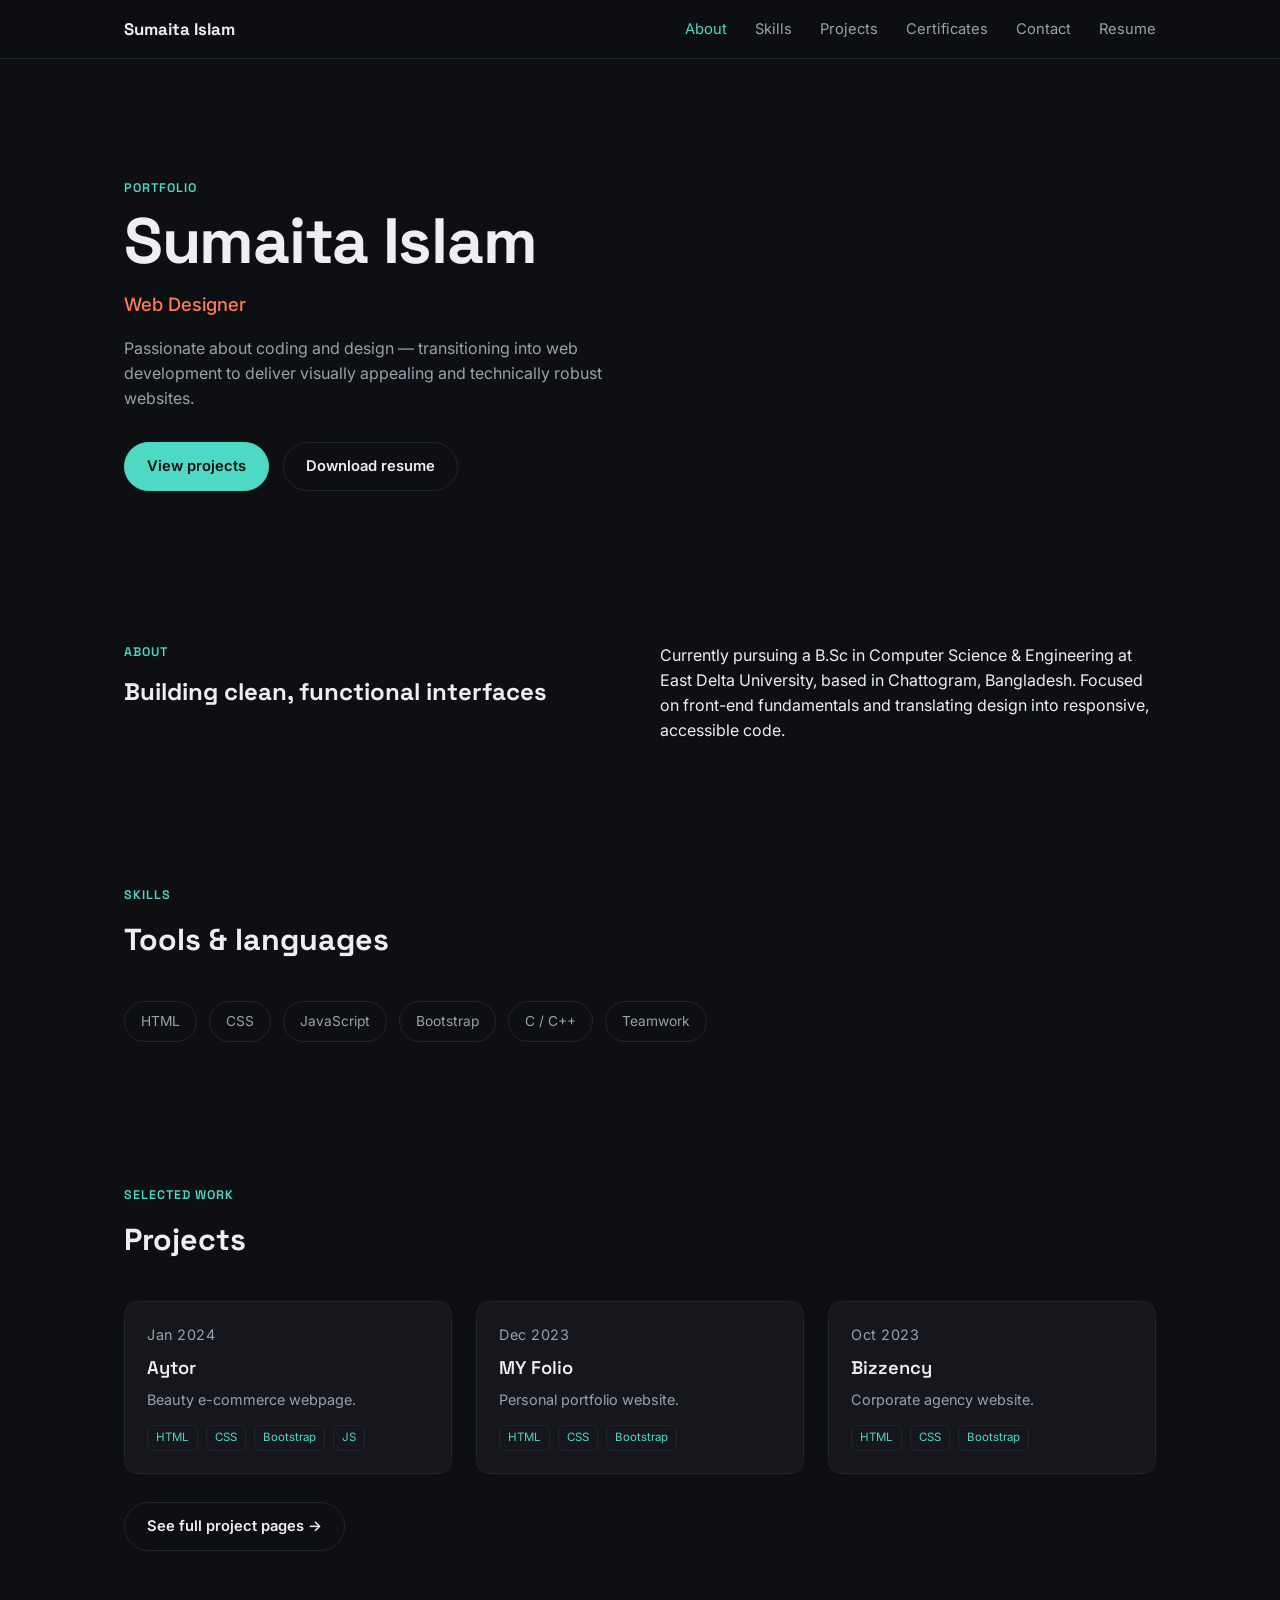
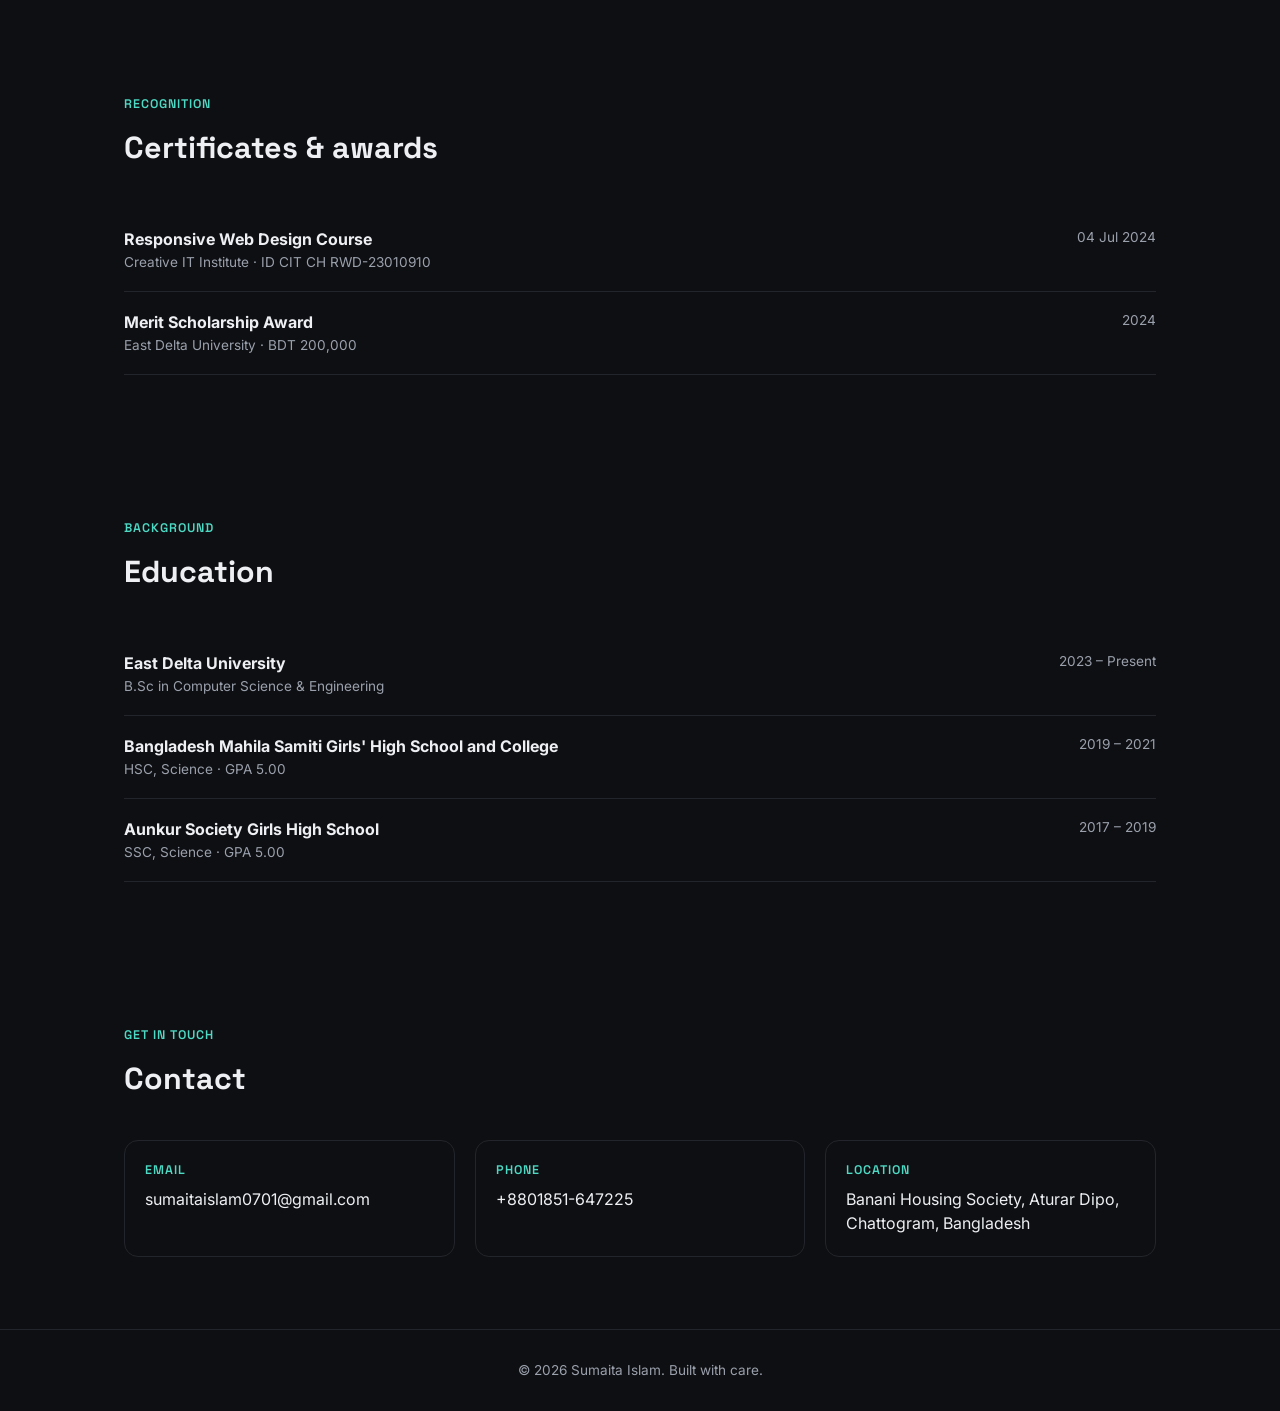
==== index.html @ 5adde4f6 "Add files via upload" ====
<!DOCTYPE html>
<html lang="en">
<head>
<meta charset="UTF-8">
<meta name="viewport" content="width=device-width, initial-scale=1.0">
<title>Sumaita Islam — Web Designer</title>
<meta name="description" content="Portfolio of Sumaita Islam, web designer crafting clean, responsive websites with HTML, CSS, Bootstrap and JavaScript.">
<meta property="og:title" content="Sumaita Islam — Web Designer">
<meta property="og:description" content="Portfolio of Sumaita Islam, web designer.">
<meta property="og:image" content="/assets/og-cover.jpg"> <!-- [EDIT] add real OG image -->
<link rel="preconnect" href="https://fonts.googleapis.com">
<link href="https://fonts.googleapis.com/css2?family=Space+Grotesk:wght@500;700&family=Inter:wght@400;500;600&display=swap" rel="stylesheet">
<link rel="stylesheet" href="styles.css">
</head>
<body>

<nav class="nav"><div class="nav-inner">
  <div class="nav-logo">Sumaita Islam</div>
  <div class="nav-links">
    <a href="#about" class="active">About</a>
    <a href="#skills">Skills</a>
    <a href="#projects">Projects</a>
    <a href="#certificates">Certificates</a>
    <a href="#contact">Contact</a>
    <a href="resume.html">Resume</a>
  </div>
</div></nav>

<header class="hero"><div class="wrap">
  <p class="eyebrow">Portfolio</p>
  <h1>Sumaita Islam</h1>
  <p class="role">Web Designer</p>
  <p class="lead">Passionate about coding and design — transitioning into web development to deliver visually appealing and technically robust websites.</p>
  <div class="hero-cta">
    <a href="projects.html" class="btn btn-primary">View projects</a>
    <a href="resume.html" class="btn">Download resume</a>
  </div>
</div></header>

<section id="about"><div class="wrap about-grid">
  <div>
    <p class="eyebrow">About</p>
    <h2>Building clean, functional interfaces</h2>
  </div>
  <div>
    <p>Currently pursuing a B.Sc in Computer Science & Engineering at East Delta University, based in Chattogram, Bangladesh. Focused on front-end fundamentals and translating design into responsive, accessible code.</p>
  </div>
</div></section>

<section id="skills"><div class="wrap">
  <div class="section-head"><p class="eyebrow">Skills</p><h2>Tools & languages</h2></div>
  <div class="skills-row">
    <span class="skill-chip">HTML</span><span class="skill-chip">CSS</span>
    <span class="skill-chip">JavaScript</span><span class="skill-chip">Bootstrap</span>
    <span class="skill-chip">C / C++</span><span class="skill-chip">Teamwork</span>
  </div>
</div></section>

<section id="projects"><div class="wrap">
  <div class="section-head"><p class="eyebrow">Selected work</p><h2>Projects</h2></div>
  <div class="project-grid">

    <div class="card"><div class="card-inner" data-title="Aytor" data-date="Jan 2024" data-summary="Beauty e-commerce webpage with product listings and cart UI." data-tech="HTML, CSS, Bootstrap, JS">
      <p class="card-tag">Jan 2024</p>
      <h3>Aytor</h3>
      <p>Beauty e-commerce webpage.</p>
      <div class="tech"><span>HTML</span><span>CSS</span><span>Bootstrap</span><span>JS</span></div>
    </div></div>

    <div class="card"><div class="card-inner" data-title="MY Folio" data-date="Dec 2023" data-summary="Personal portfolio website showcasing early front-end work." data-tech="HTML, CSS, Bootstrap">
      <p class="card-tag">Dec 2023</p>
      <h3>MY Folio</h3>
      <p>Personal portfolio website.</p>
      <div class="tech"><span>HTML</span><span>CSS</span><span>Bootstrap</span></div>
    </div></div>

    <div class="card"><div class="card-inner" data-title="Bizzency" data-date="Oct 2023" data-summary="Corporate agency website with service and contact sections." data-tech="HTML, CSS, Bootstrap">
      <p class="card-tag">Oct 2023</p>
      <h3>Bizzency</h3>
      <p>Corporate agency website.</p>
      <div class="tech"><span>HTML</span><span>CSS</span><span>Bootstrap</span></div>
    </div></div>

  </div>
  <p style="margin-top:28px"><a href="projects.html" class="btn">See full project pages →</a></p>
</div></section>

<section id="certificates"><div class="wrap">
  <div class="section-head"><p class="eyebrow">Recognition</p><h2>Certificates & awards</h2></div>
  <div class="list-item">
    <div><strong>Responsive Web Design Course</strong><div class="meta">Creative IT Institute · ID CIT CH RWD-23010910</div></div>
    <div class="meta">04 Jul 2024</div>
  </div>
  <div class="list-item">
    <div><strong>Merit Scholarship Award</strong><div class="meta">East Delta University · BDT 200,000</div></div>
    <div class="meta">2024</div>
  </div>
</div></section>

<section id="education"><div class="wrap">
  <div class="section-head"><p class="eyebrow">Background</p><h2>Education</h2></div>
  <div class="list-item">
    <div><strong>East Delta University</strong><div class="meta">B.Sc in Computer Science & Engineering</div></div>
    <div class="meta">2023 – Present</div>
  </div>
  <div class="list-item">
    <div><strong>Bangladesh Mahila Samiti Girls' High School and College</strong><div class="meta">HSC, Science · GPA 5.00</div></div>
    <div class="meta">2019 – 2021</div>
  </div>
  <div class="list-item">
    <div><strong>Aunkur Society Girls High School</strong><div class="meta">SSC, Science · GPA 5.00</div></div>
    <div class="meta">2017 – 2019</div>
  </div>
</div></section>

<section id="contact"><div class="wrap">
  <div class="section-head"><p class="eyebrow">Get in touch</p><h2>Contact</h2></div>
  <div class="contact-grid">
    <div class="contact-item"><p class="eyebrow">Email</p><a href="mailto:sumaitaislam0701@gmail.com">sumaitaislam0701@gmail.com</a></div>
    <div class="contact-item"><p class="eyebrow">Phone</p><a href="tel:+8801851647225">+8801851-647225</a></div>
    <div class="contact-item"><p class="eyebrow">Location</p><span>Banani Housing Society, Aturar Dipo, Chattogram, Bangladesh</span></div>
  </div>
</div></section>

<footer><div class="wrap">© 2026 Sumaita Islam. Built with care.</div></footer>

<div class="modal-bg" id="modalBg">
  <div class="modal">
    <span class="modal-close">✕</span>
    <p class="eyebrow m-date"></p>
    <h3 class="m-title"></h3>
    <p class="m-summary" style="margin-top:10px;color:var(--ink-dim)"></p>
    <p class="m-tech" style="margin-top:14px;font-size:.85rem;color:var(--accent)"></p>
  </div>
</div>

<script src="script.js"></script>
</body>
</html>
---- styles.css ----
:root{
  --bg:#0E0F12; --bg-soft:#15171C; --line:#22252B;
  --ink:#EDEFF2; --ink-dim:#9AA0AC;
  --accent:#4ED9C4; --accent-2:#FF7A59;
  --font-d:'Space Grotesk',sans-serif; --font-b:'Inter',sans-serif;
  --r:14px;
}
*{box-sizing:border-box;margin:0;padding:0}
body{background:var(--bg);color:var(--ink);font-family:var(--font-b);line-height:1.55;scroll-behavior:smooth}
h1,h2,h3,.eyebrow{font-family:var(--font-d)}
a{color:inherit;text-decoration:none}
img{max-width:100%;display:block}
.wrap{max-width:1080px;margin:0 auto;padding:0 24px}
.eyebrow{color:var(--accent);letter-spacing:.08em;text-transform:uppercase;font-size:.78rem;font-weight:600;margin-bottom:10px}

/* nav */
.nav{position:sticky;top:0;z-index:50;backdrop-filter:blur(10px);background:rgba(14,15,18,.75);border-bottom:1px solid var(--line)}
.nav-inner{max-width:1080px;margin:0 auto;padding:16px 24px;display:flex;justify-content:space-between;align-items:center}
.nav-logo{font-family:var(--font-d);font-weight:700;font-size:1.05rem}
.nav-links{display:flex;gap:28px;font-size:.92rem}
.nav-links a{color:var(--ink-dim);transition:color .2s}
.nav-links a:hover,.nav-links a.active{color:var(--accent)}

/* hero */
.hero{padding:120px 0 80px;position:relative}
.hero h1{font-size:clamp(2.4rem,6vw,4rem);font-weight:700;line-height:1.05;letter-spacing:-.02em}
.hero .role{color:var(--accent-2);font-size:1.15rem;margin-top:14px;font-weight:500}
.hero p.lead{color:var(--ink-dim);max-width:540px;margin-top:18px}
.hero-cta{display:flex;gap:14px;margin-top:32px;flex-wrap:wrap}
.btn{display:inline-block;padding:12px 22px;border-radius:999px;font-size:.92rem;font-weight:600;border:1px solid var(--line);transition:transform .25s,border-color .25s}
.btn-primary{background:var(--accent);color:#0E0F12;border-color:var(--accent)}
.btn:hover{transform:translateY(-2px)}
.btn-primary:hover{border-color:var(--accent)}

/* sections */
section{padding:72px 0}
.section-head{margin-bottom:38px}
.section-head h2{font-size:1.9rem;font-weight:700}

/* about */
.about-grid{display:grid;grid-template-columns:1fr 1fr;gap:40px}
@media(max-width:760px){.about-grid{grid-template-columns:1fr}}

/* skills */
.skills-row{display:flex;flex-wrap:wrap;gap:12px}
.skill-chip{padding:9px 16px;border:1px solid var(--line);border-radius:999px;font-size:.86rem;color:var(--ink-dim);transition:.2s}
.skill-chip:hover{border-color:var(--accent);color:var(--accent)}

/* project cards w/ 3d tilt */
.project-grid{display:grid;grid-template-columns:repeat(auto-fit,minmax(280px,1fr));gap:24px}
.card{perspective:900px}
.card-inner{background:var(--bg-soft);border:1px solid var(--line);border-radius:var(--r);padding:22px;transform-style:preserve-3d;transition:transform .15s ease-out,border-color .25s;cursor:pointer}
.card-inner:hover{border-color:var(--accent)}
.card-tag{font-size:.74rem;color:var(--ink-dim);letter-spacing:.04em}
.card h3{font-size:1.15rem;margin:8px 0 6px;font-weight:600}
.card p{color:var(--ink-dim);font-size:.9rem}
.card .tech{margin-top:14px;display:flex;gap:8px;flex-wrap:wrap}
.card .tech span{font-size:.72rem;color:var(--accent);border:1px solid var(--line);border-radius:6px;padding:3px 8px}

/* modal */
.modal-bg{position:fixed;inset:0;background:rgba(0,0,0,.6);display:none;align-items:center;justify-content:center;z-index:100;padding:24px}
.modal-bg.open{display:flex}
.modal{background:var(--bg-soft);border:1px solid var(--line);border-radius:var(--r);max-width:520px;width:100%;padding:30px;position:relative}
.modal-close{position:absolute;top:16px;right:18px;cursor:pointer;color:var(--ink-dim);font-size:1.1rem}

/* certificates / education list */
.list-item{border-bottom:1px solid var(--line);padding:18px 0;display:flex;justify-content:space-between;gap:20px;flex-wrap:wrap}
.list-item .meta{color:var(--ink-dim);font-size:.85rem}

/* contact */
.contact-grid{display:grid;grid-template-columns:repeat(auto-fit,minmax(220px,1fr));gap:20px}
.contact-item{border:1px solid var(--line);border-radius:var(--r);padding:20px}
.contact-item .eyebrow{margin-bottom:6px}

footer{border-top:1px solid var(--line);padding:30px 0;color:var(--ink-dim);font-size:.85rem;text-align:center}

@media(prefers-reduced-motion:reduce){.card-inner{transition:none}}
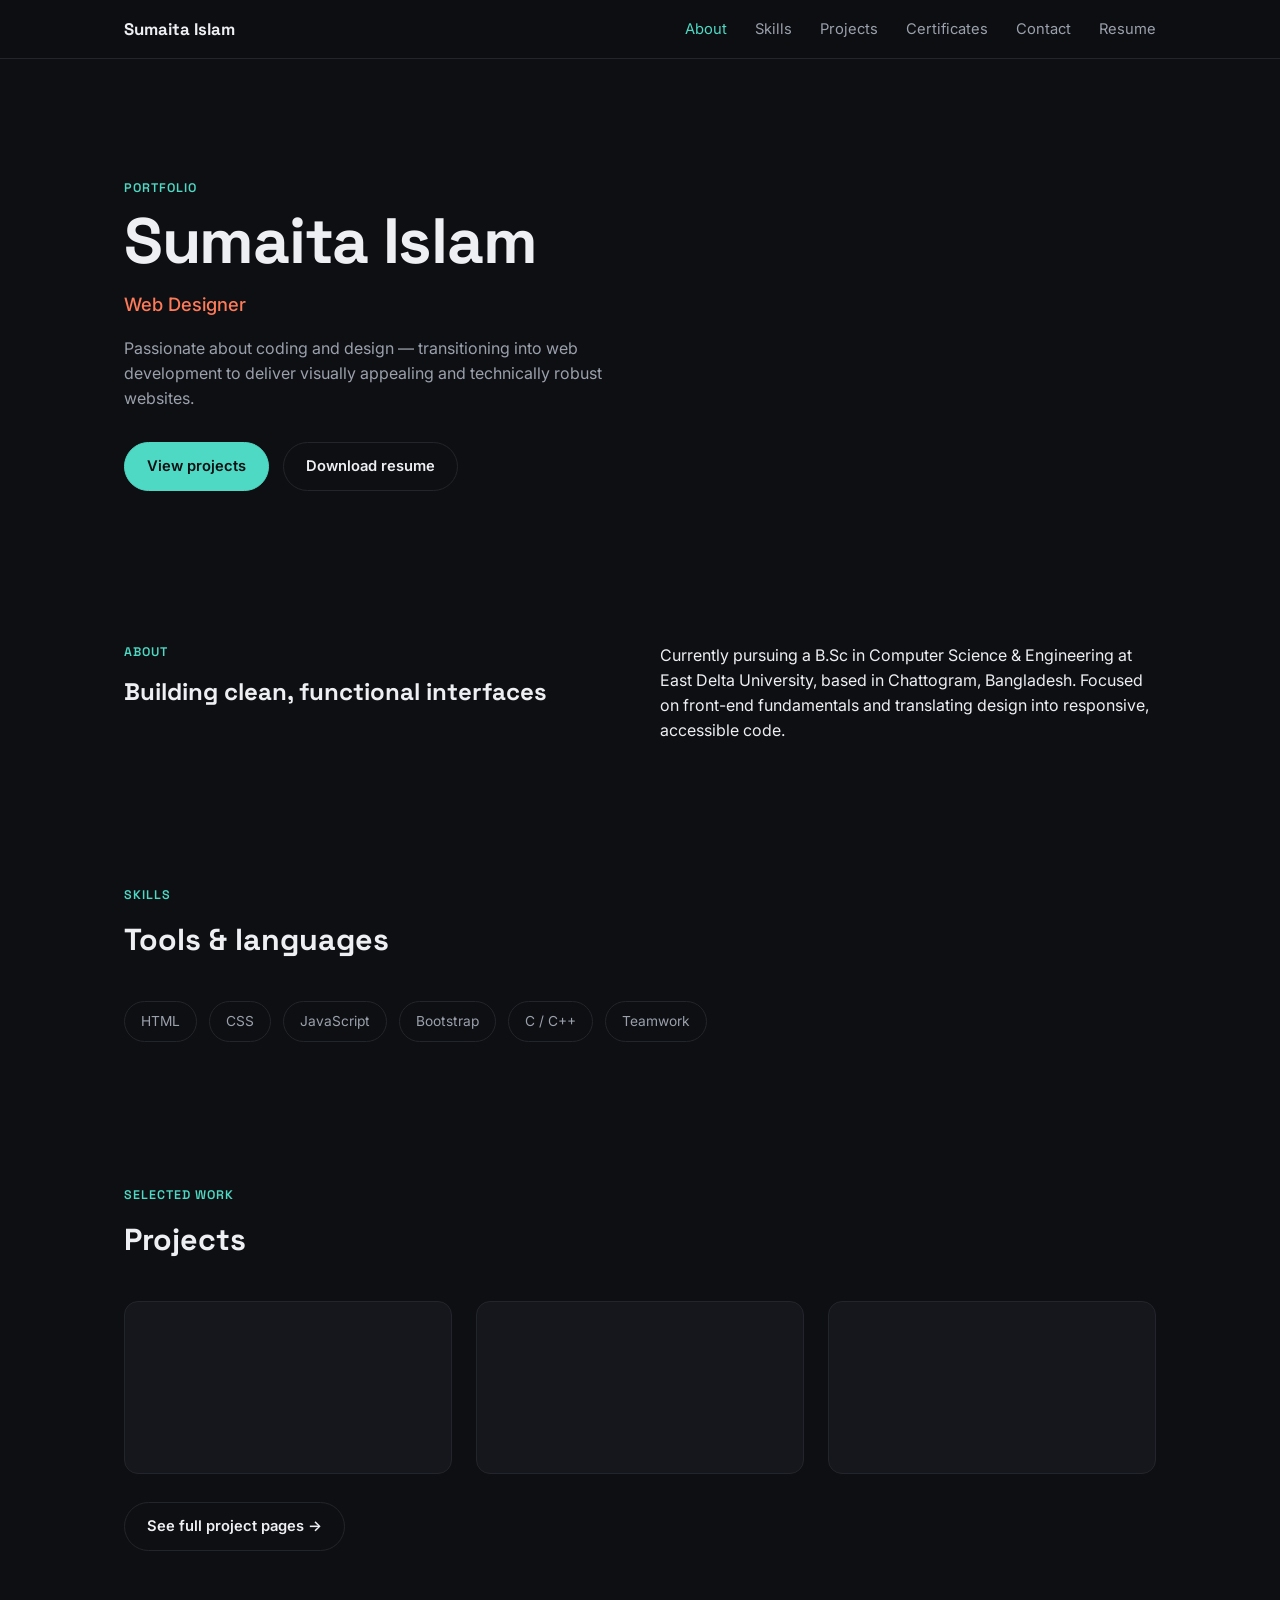
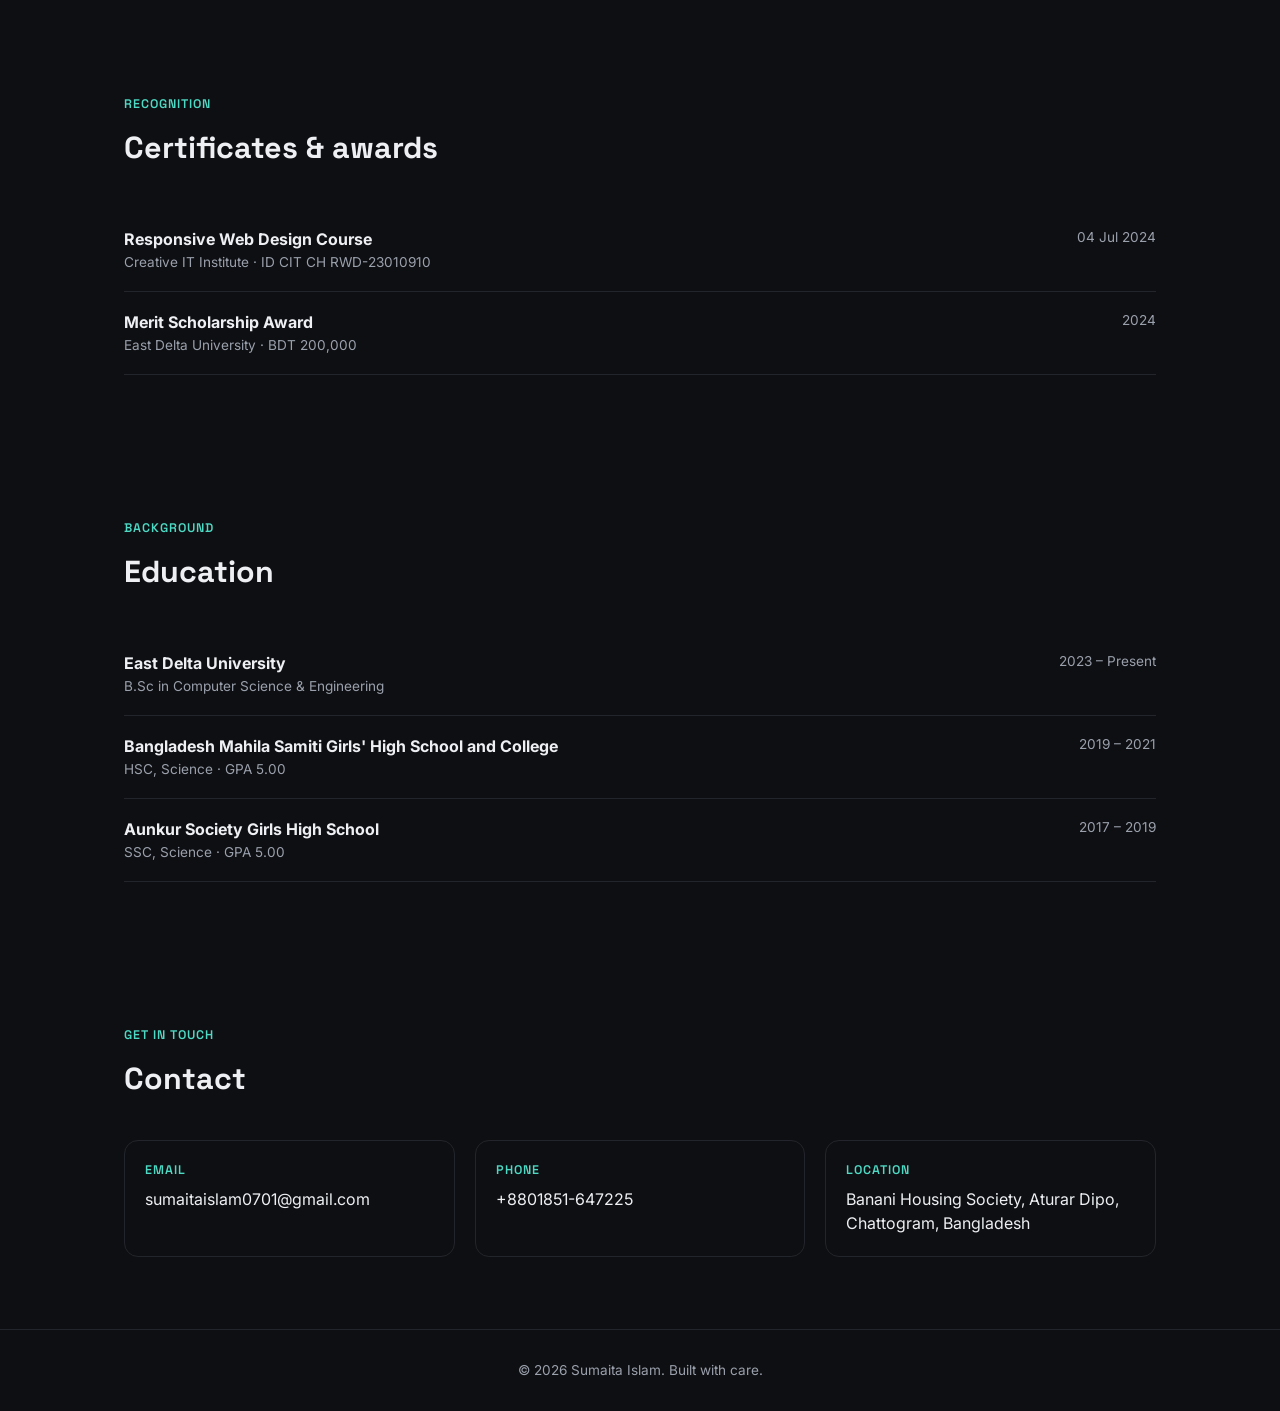
==== commit 5789cd70: "Add files via upload" ====
--- a/index.html
+++ b/index.html
@@ -24,6 +24,7 @@
     <a href="#contact">Contact</a>
     <a href="resume.html">Resume</a>
   </div>
+  <button class="nav-toggle" aria-label="Toggle menu"><span></span><span></span><span></span></button>
 </div></nav>
 
 <header class="hero"><div class="wrap">
--- a/styles.css
+++ b/styles.css
@@ -15,11 +15,28 @@
 
 /* nav */
 .nav{position:sticky;top:0;z-index:50;backdrop-filter:blur(10px);background:rgba(14,15,18,.75);border-bottom:1px solid var(--line)}
-.nav-inner{max-width:1080px;margin:0 auto;padding:16px 24px;display:flex;justify-content:space-between;align-items:center}
+.nav-inner{max-width:1080px;margin:0 auto;padding:16px 24px;display:flex;justify-content:space-between;align-items:center;position:relative}
 .nav-logo{font-family:var(--font-d);font-weight:700;font-size:1.05rem}
 .nav-links{display:flex;gap:28px;font-size:.92rem}
 .nav-links a{color:var(--ink-dim);transition:color .2s}
 .nav-links a:hover,.nav-links a.active{color:var(--accent)}
+.nav-toggle{display:none;flex-direction:column;gap:5px;background:none;border:0;cursor:pointer;padding:6px;z-index:60}
+.nav-toggle span{width:22px;height:2px;background:var(--ink);display:block;transition:transform .25s,opacity .25s}
+.nav-toggle.open span:nth-child(1){transform:translateY(7px) rotate(45deg)}
+.nav-toggle.open span:nth-child(2){opacity:0}
+.nav-toggle.open span:nth-child(3){transform:translateY(-7px) rotate(-45deg)}
+
+@media(max-width:680px){
+  .nav-toggle{display:flex}
+  .nav-links{
+    position:absolute;top:100%;left:0;right:0;
+    flex-direction:column;gap:0;
+    background:var(--bg-soft);border-bottom:1px solid var(--line);
+    max-height:0;overflow:hidden;transition:max-height .3s ease;
+  }
+  .nav-links.open{max-height:320px}
+  .nav-links a{padding:14px 24px;border-top:1px solid var(--line);width:100%}
+}
 
 /* hero */
 .hero{padding:120px 0 80px;position:relative}
@@ -75,3 +92,23 @@
 footer{border-top:1px solid var(--line);padding:30px 0;color:var(--ink-dim);font-size:.85rem;text-align:center}
 
 @media(prefers-reduced-motion:reduce){.card-inner{transition:none}}
+
+/* mobile-wide adjustments */
+@media(max-width:680px){
+  .wrap{padding:0 18px}
+  .hero{padding:48px 0 48px}
+  section{padding:48px 0}
+  .hero-cta{flex-direction:column}
+  .hero-cta .btn{text-align:center;width:100%}
+  .about-grid{gap:24px}
+  .list-item{flex-direction:column;gap:4px;padding:14px 0}
+  .contact-grid{grid-template-columns:1fr}
+  .modal{padding:22px}
+  .card-inner{transform:none !important} /* disable tilt on touch/small screens */
+  .nav-logo{font-size:.98rem}
+}
+
+/* avoid hover-tilt on touch devices even on larger screens */
+@media(hover:none){
+  .card-inner{transform:none !important}
+}
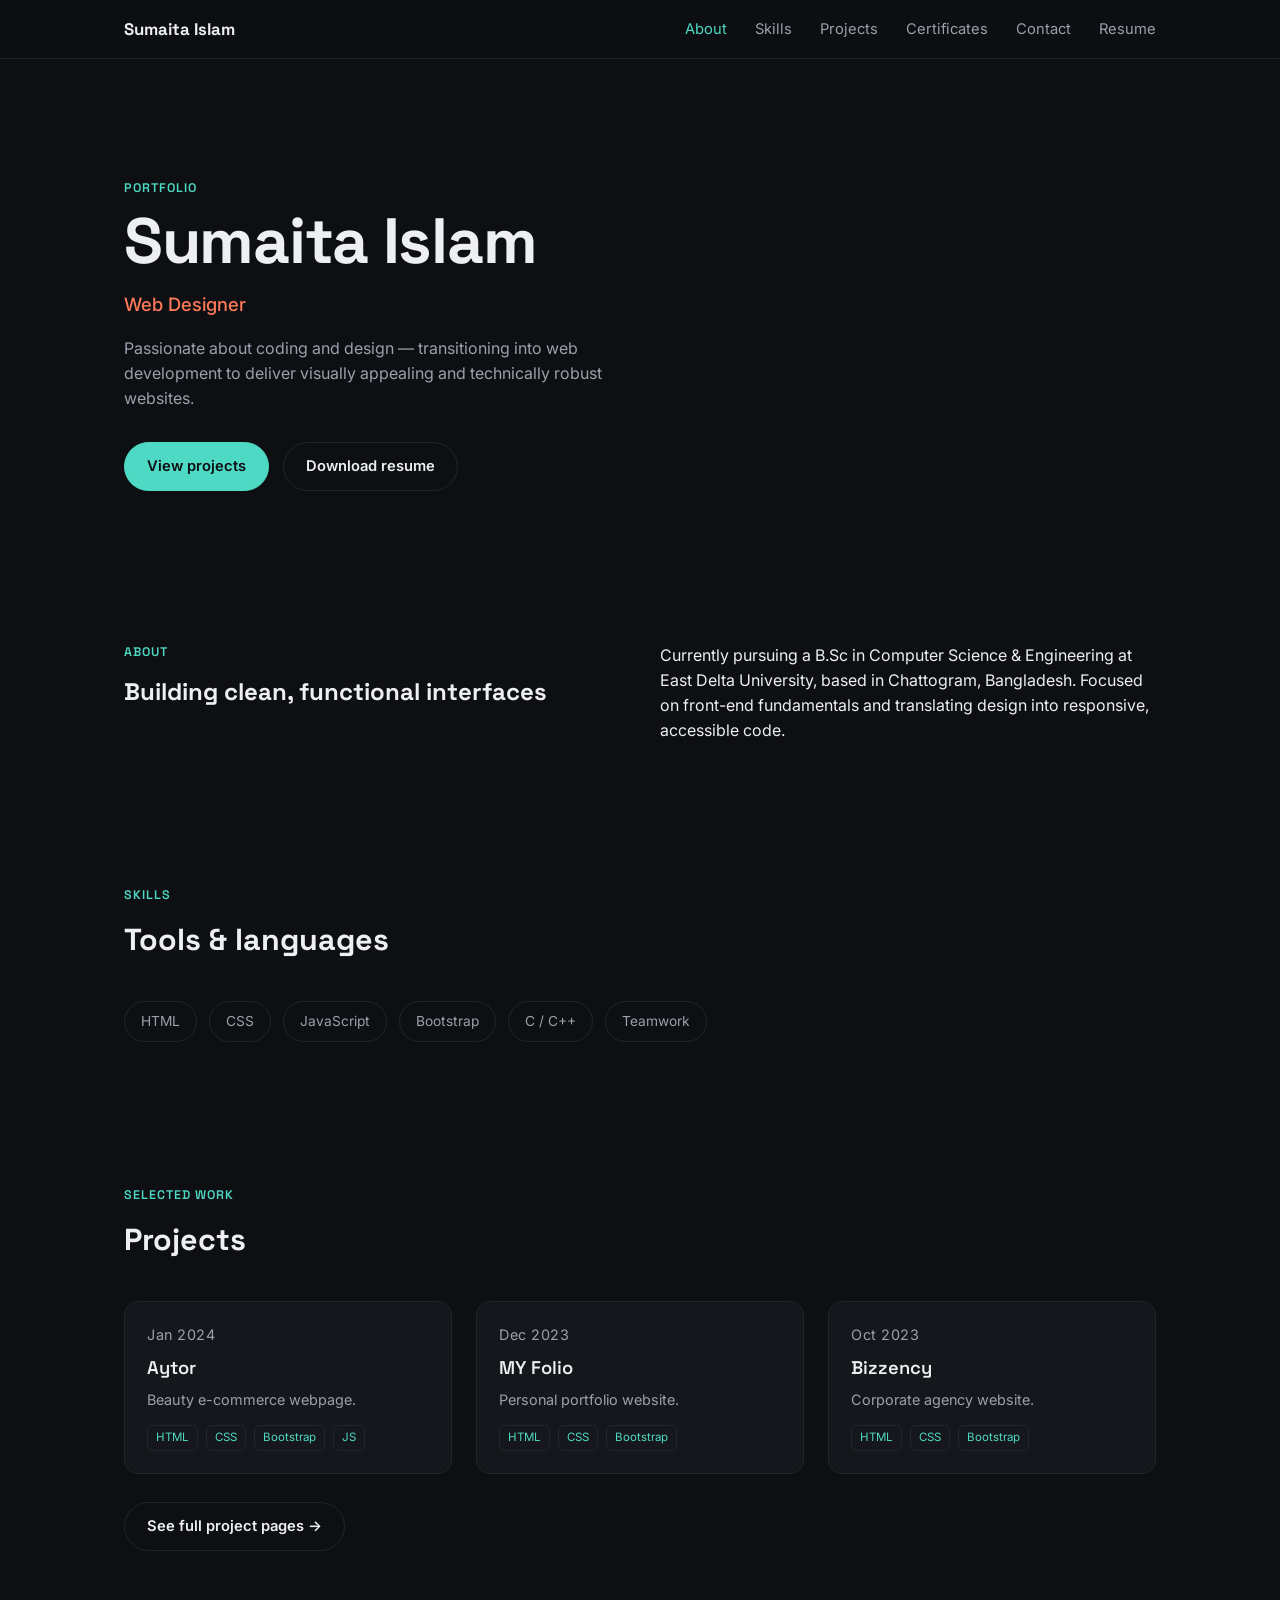
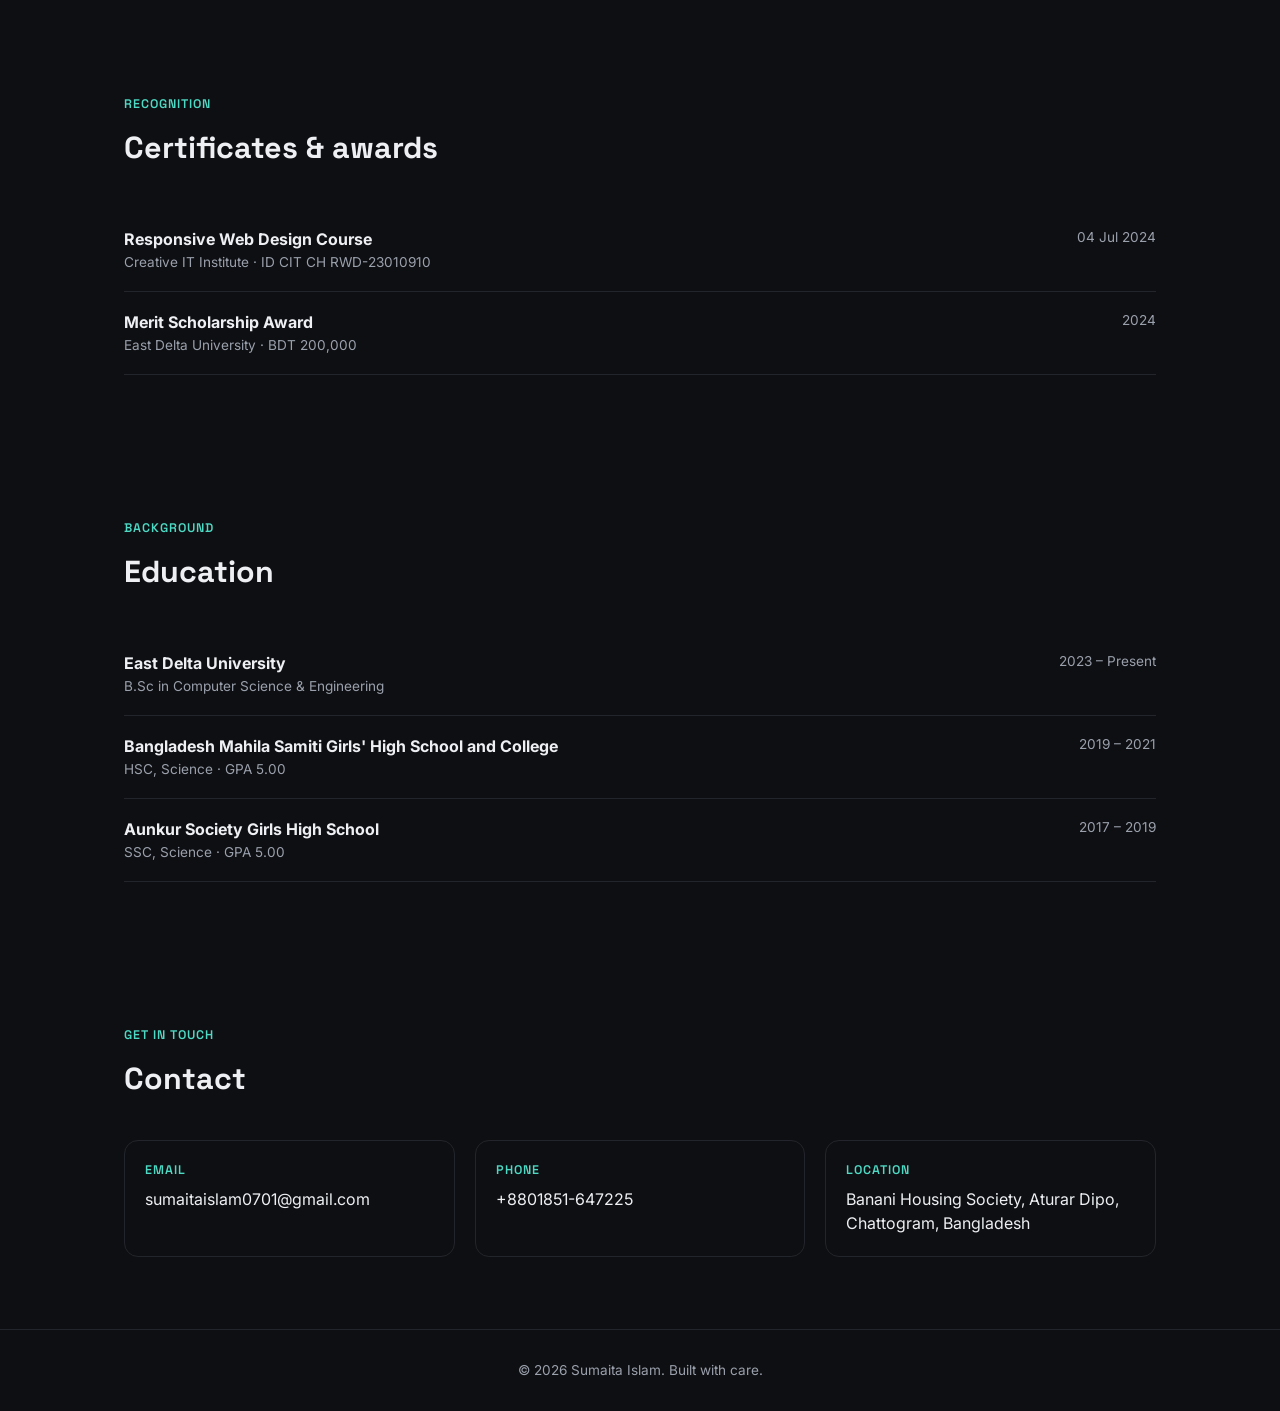
==== commit d2007b63: "Add files via upload" ====
--- a/index.html
+++ b/index.html
@@ -27,30 +27,30 @@
   <button class="nav-toggle" aria-label="Toggle menu"><span></span><span></span><span></span></button>
 </div></nav>
 
-<header class="hero"><div class="wrap">
+<header class="hero" data-sanity="hero"><div class="wrap">
   <p class="eyebrow">Portfolio</p>
-  <h1>Sumaita Islam</h1>
-  <p class="role">Web Designer</p>
-  <p class="lead">Passionate about coding and design — transitioning into web development to deliver visually appealing and technically robust websites.</p>
+  <h1 class="js-name">Sumaita Islam</h1>
+  <p class="role js-role">Web Designer</p>
+  <p class="lead js-lead">Passionate about coding and design — transitioning into web development to deliver visually appealing and technically robust websites.</p>
   <div class="hero-cta">
     <a href="projects.html" class="btn btn-primary">View projects</a>
     <a href="resume.html" class="btn">Download resume</a>
   </div>
 </div></header>
 
-<section id="about"><div class="wrap about-grid">
+<section id="about" data-sanity="about"><div class="wrap about-grid">
   <div>
     <p class="eyebrow">About</p>
-    <h2>Building clean, functional interfaces</h2>
+    <h2 class="js-heading">Building clean, functional interfaces</h2>
   </div>
   <div>
-    <p>Currently pursuing a B.Sc in Computer Science & Engineering at East Delta University, based in Chattogram, Bangladesh. Focused on front-end fundamentals and translating design into responsive, accessible code.</p>
+    <p class="js-body">Currently pursuing a B.Sc in Computer Science & Engineering at East Delta University, based in Chattogram, Bangladesh. Focused on front-end fundamentals and translating design into responsive, accessible code.</p>
   </div>
 </div></section>
 
 <section id="skills"><div class="wrap">
   <div class="section-head"><p class="eyebrow">Skills</p><h2>Tools & languages</h2></div>
-  <div class="skills-row">
+  <div class="skills-row" data-sanity="skills">
     <span class="skill-chip">HTML</span><span class="skill-chip">CSS</span>
     <span class="skill-chip">JavaScript</span><span class="skill-chip">Bootstrap</span>
     <span class="skill-chip">C / C++</span><span class="skill-chip">Teamwork</span>
@@ -59,7 +59,7 @@
 
 <section id="projects"><div class="wrap">
   <div class="section-head"><p class="eyebrow">Selected work</p><h2>Projects</h2></div>
-  <div class="project-grid">
+  <div class="project-grid" data-sanity="projects">
 
     <div class="card"><div class="card-inner" data-title="Aytor" data-date="Jan 2024" data-summary="Beauty e-commerce webpage with product listings and cart UI." data-tech="HTML, CSS, Bootstrap, JS">
       <p class="card-tag">Jan 2024</p>
@@ -88,6 +88,7 @@
 
 <section id="certificates"><div class="wrap">
   <div class="section-head"><p class="eyebrow">Recognition</p><h2>Certificates & awards</h2></div>
+  <div data-sanity="certificates">
   <div class="list-item">
     <div><strong>Responsive Web Design Course</strong><div class="meta">Creative IT Institute · ID CIT CH RWD-23010910</div></div>
     <div class="meta">04 Jul 2024</div>
@@ -96,10 +97,12 @@
     <div><strong>Merit Scholarship Award</strong><div class="meta">East Delta University · BDT 200,000</div></div>
     <div class="meta">2024</div>
   </div>
+  </div>
 </div></section>
 
 <section id="education"><div class="wrap">
   <div class="section-head"><p class="eyebrow">Background</p><h2>Education</h2></div>
+  <div data-sanity="education">
   <div class="list-item">
     <div><strong>East Delta University</strong><div class="meta">B.Sc in Computer Science & Engineering</div></div>
     <div class="meta">2023 – Present</div>
@@ -112,14 +115,15 @@
     <div><strong>Aunkur Society Girls High School</strong><div class="meta">SSC, Science · GPA 5.00</div></div>
     <div class="meta">2017 – 2019</div>
   </div>
+  </div>
 </div></section>
 
-<section id="contact"><div class="wrap">
+<section id="contact" data-sanity="contact"><div class="wrap">
   <div class="section-head"><p class="eyebrow">Get in touch</p><h2>Contact</h2></div>
   <div class="contact-grid">
-    <div class="contact-item"><p class="eyebrow">Email</p><a href="mailto:sumaitaislam0701@gmail.com">sumaitaislam0701@gmail.com</a></div>
-    <div class="contact-item"><p class="eyebrow">Phone</p><a href="tel:+8801851647225">+8801851-647225</a></div>
-    <div class="contact-item"><p class="eyebrow">Location</p><span>Banani Housing Society, Aturar Dipo, Chattogram, Bangladesh</span></div>
+    <div class="contact-item"><p class="eyebrow">Email</p><a href="mailto:sumaitaislam0701@gmail.com" class="js-email">sumaitaislam0701@gmail.com</a></div>
+    <div class="contact-item"><p class="eyebrow">Phone</p><a href="tel:+8801851647225" class="js-phone">+8801851-647225</a></div>
+    <div class="contact-item"><p class="eyebrow">Location</p><span class="js-location">Banani Housing Society, Aturar Dipo, Chattogram, Bangladesh</span></div>
   </div>
 </div></section>
 
@@ -136,5 +140,6 @@
 </div>
 
 <script src="script.js"></script>
+<script type="module" src="sanity.js"></script>
 </body>
 </html>
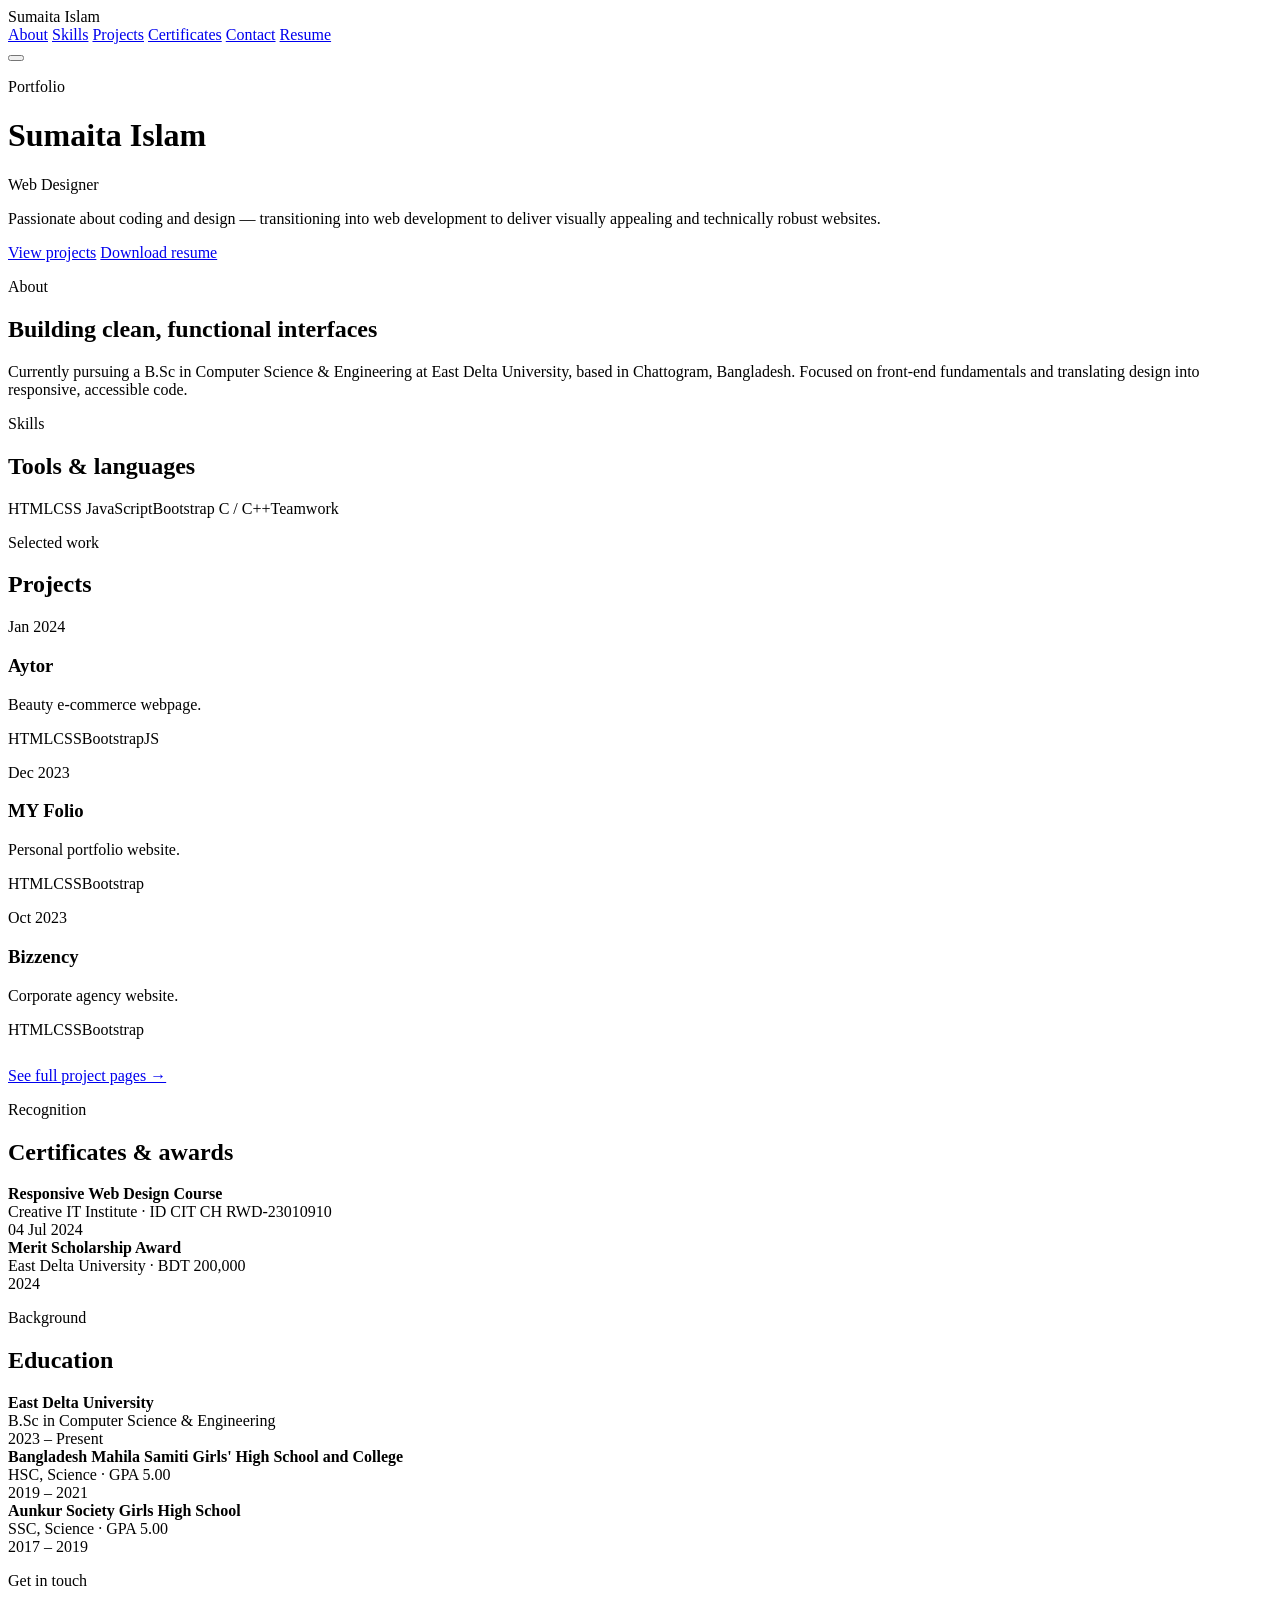
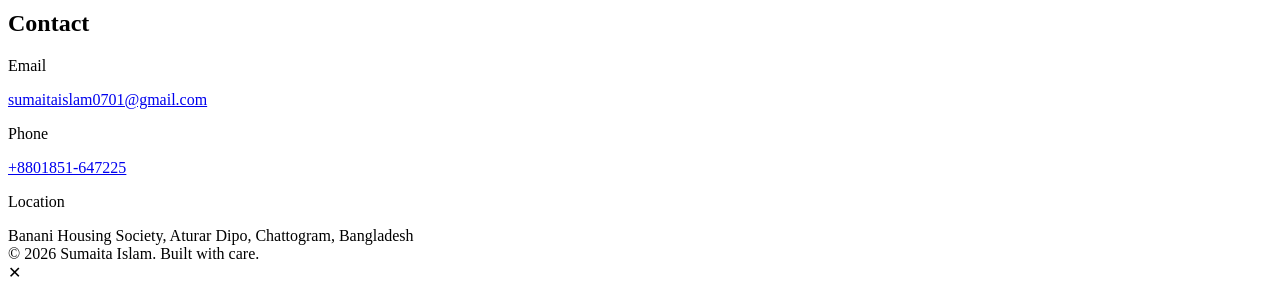
==== commit c02976f1: "Update index.html" ====
--- a/index.html
+++ b/index.html
@@ -10,7 +10,8 @@
 <meta property="og:image" content="/assets/og-cover.jpg"> <!-- [EDIT] add real OG image -->
 <link rel="preconnect" href="https://fonts.googleapis.com">
 <link href="https://fonts.googleapis.com/css2?family=Space+Grotesk:wght@500;700&family=Inter:wght@400;500;600&display=swap" rel="stylesheet">
-<link rel="stylesheet" href="styles.css">
+<link rel="icon" href="/favicon.svg" type="image/svg+xml">
+<link rel="alternate icon" href="/favicon.ico">
 </head>
 <body>
 
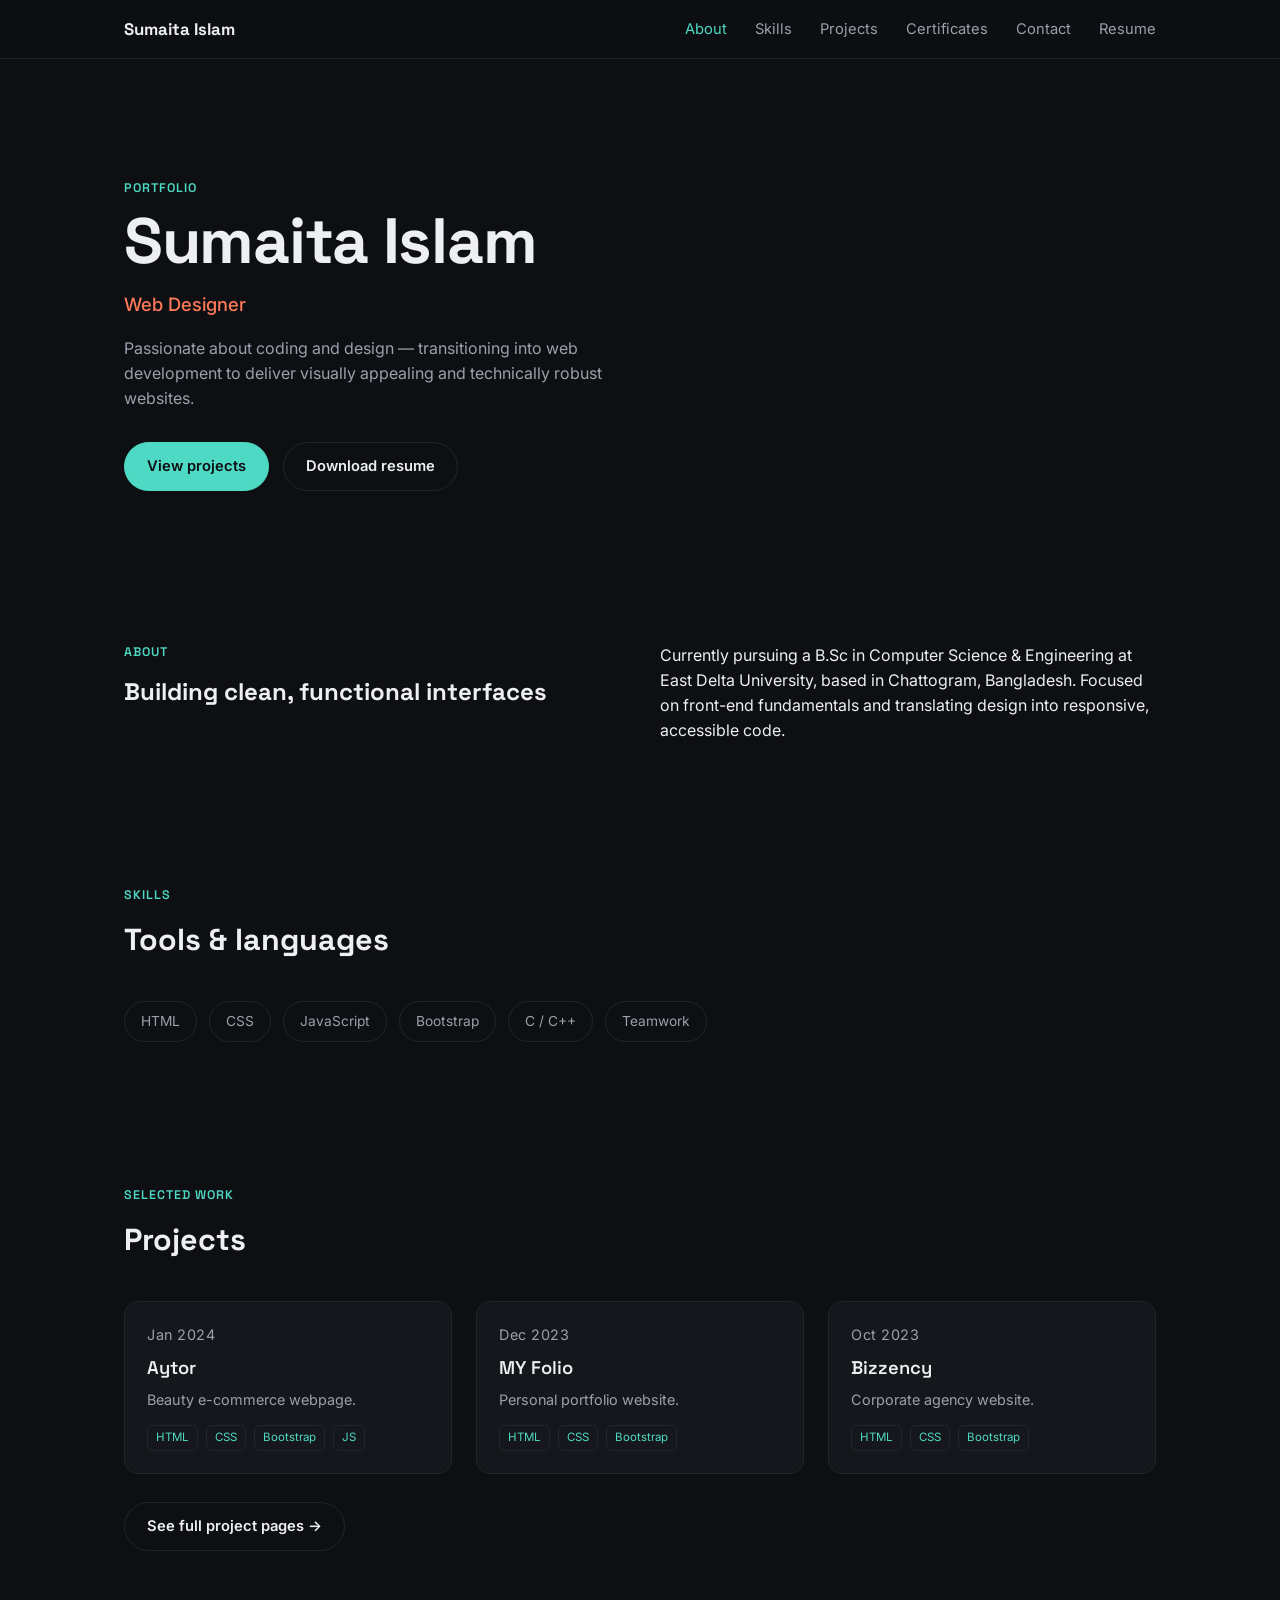
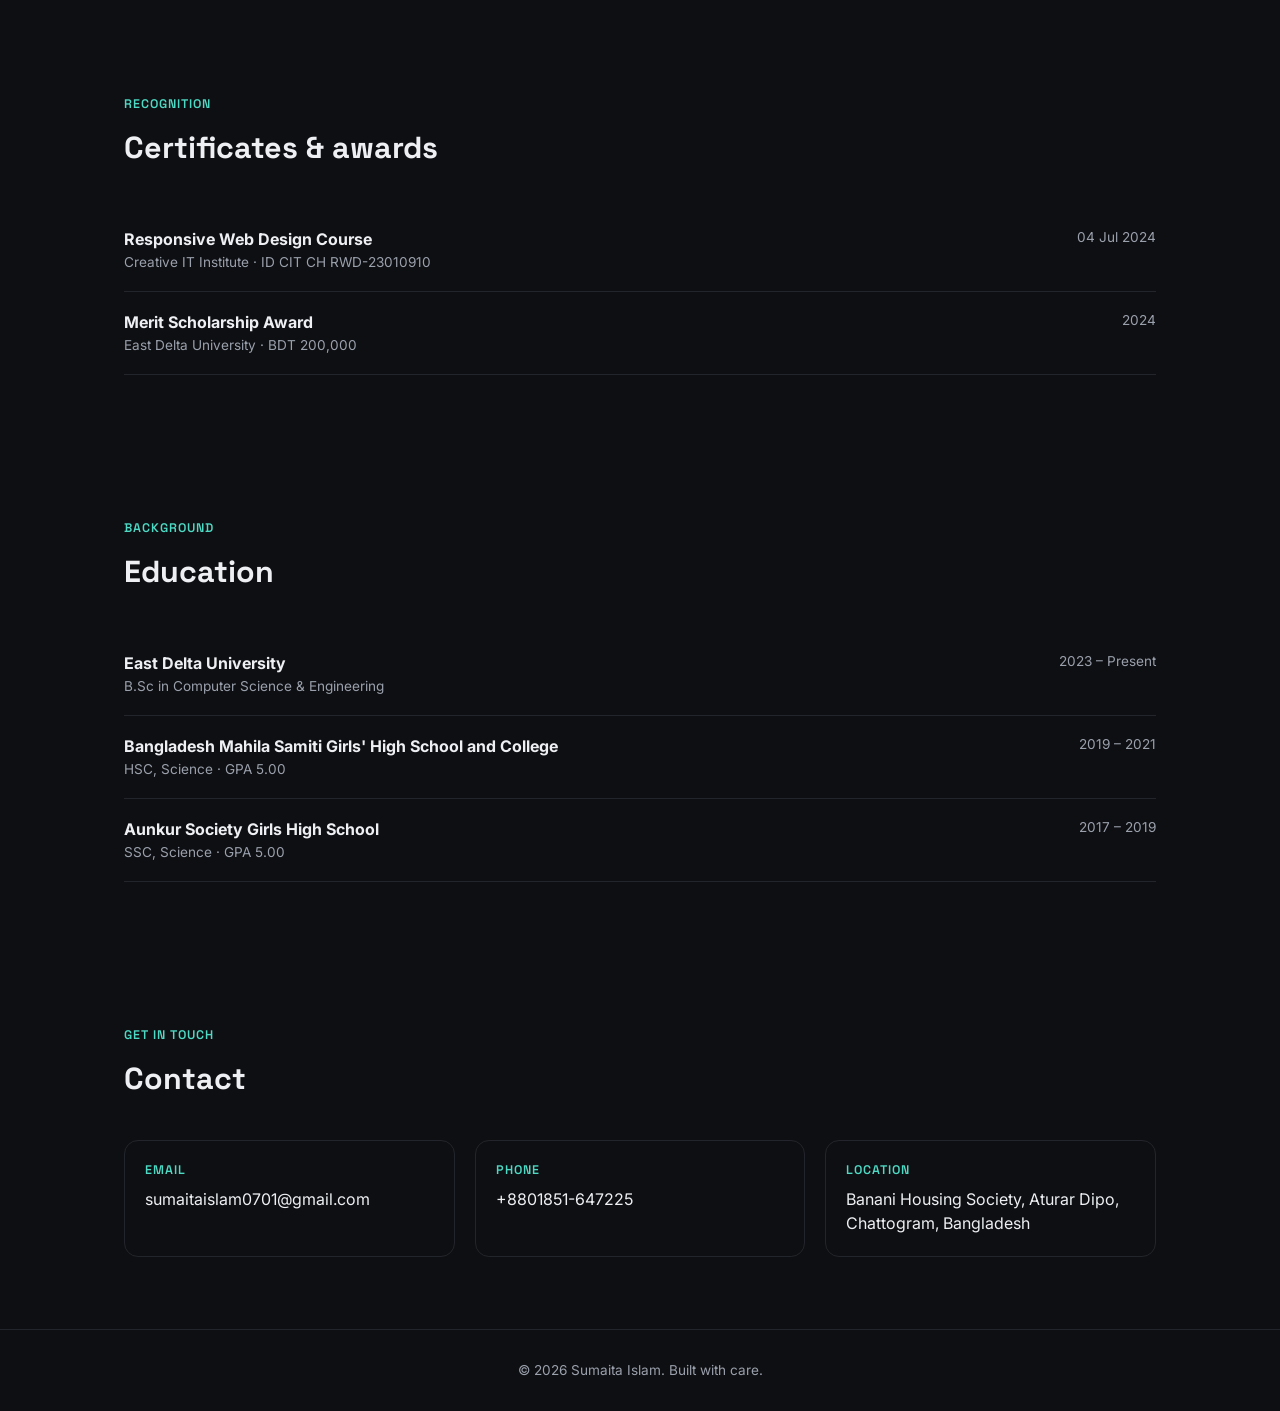
==== commit 7be967fe: "Update index.html" ====
--- a/index.html
+++ b/index.html
@@ -12,6 +12,7 @@
 <link href="https://fonts.googleapis.com/css2?family=Space+Grotesk:wght@500;700&family=Inter:wght@400;500;600&display=swap" rel="stylesheet">
 <link rel="icon" href="/favicon.svg" type="image/svg+xml">
 <link rel="alternate icon" href="/favicon.ico">
+<link rel="stylesheet" href="styles.css">
 </head>
 <body>
 
--- a/styles.css
+++ b/styles.css
@@ -0,0 +1,114 @@
+:root{
+  --bg:#0E0F12; --bg-soft:#15171C; --line:#22252B;
+  --ink:#EDEFF2; --ink-dim:#9AA0AC;
+  --accent:#4ED9C4; --accent-2:#FF7A59;
+  --font-d:'Space Grotesk',sans-serif; --font-b:'Inter',sans-serif;
+  --r:14px;
+}
+*{box-sizing:border-box;margin:0;padding:0}
+body{background:var(--bg);color:var(--ink);font-family:var(--font-b);line-height:1.55;scroll-behavior:smooth}
+h1,h2,h3,.eyebrow{font-family:var(--font-d)}
+a{color:inherit;text-decoration:none}
+img{max-width:100%;display:block}
+.wrap{max-width:1080px;margin:0 auto;padding:0 24px}
+.eyebrow{color:var(--accent);letter-spacing:.08em;text-transform:uppercase;font-size:.78rem;font-weight:600;margin-bottom:10px}
+
+/* nav */
+.nav{position:sticky;top:0;z-index:50;backdrop-filter:blur(10px);background:rgba(14,15,18,.75);border-bottom:1px solid var(--line)}
+.nav-inner{max-width:1080px;margin:0 auto;padding:16px 24px;display:flex;justify-content:space-between;align-items:center;position:relative}
+.nav-logo{font-family:var(--font-d);font-weight:700;font-size:1.05rem}
+.nav-links{display:flex;gap:28px;font-size:.92rem}
+.nav-links a{color:var(--ink-dim);transition:color .2s}
+.nav-links a:hover,.nav-links a.active{color:var(--accent)}
+.nav-toggle{display:none;flex-direction:column;gap:5px;background:none;border:0;cursor:pointer;padding:6px;z-index:60}
+.nav-toggle span{width:22px;height:2px;background:var(--ink);display:block;transition:transform .25s,opacity .25s}
+.nav-toggle.open span:nth-child(1){transform:translateY(7px) rotate(45deg)}
+.nav-toggle.open span:nth-child(2){opacity:0}
+.nav-toggle.open span:nth-child(3){transform:translateY(-7px) rotate(-45deg)}
+
+@media(max-width:680px){
+  .nav-toggle{display:flex}
+  .nav-links{
+    position:absolute;top:100%;left:0;right:0;
+    flex-direction:column;gap:0;
+    background:var(--bg-soft);border-bottom:1px solid var(--line);
+    max-height:0;overflow:hidden;transition:max-height .3s ease;
+  }
+  .nav-links.open{max-height:320px}
+  .nav-links a{padding:14px 24px;border-top:1px solid var(--line);width:100%}
+}
+
+/* hero */
+.hero{padding:120px 0 80px;position:relative}
+.hero h1{font-size:clamp(2.4rem,6vw,4rem);font-weight:700;line-height:1.05;letter-spacing:-.02em}
+.hero .role{color:var(--accent-2);font-size:1.15rem;margin-top:14px;font-weight:500}
+.hero p.lead{color:var(--ink-dim);max-width:540px;margin-top:18px}
+.hero-cta{display:flex;gap:14px;margin-top:32px;flex-wrap:wrap}
+.btn{display:inline-block;padding:12px 22px;border-radius:999px;font-size:.92rem;font-weight:600;border:1px solid var(--line);transition:transform .25s,border-color .25s}
+.btn-primary{background:var(--accent);color:#0E0F12;border-color:var(--accent)}
+.btn:hover{transform:translateY(-2px)}
+.btn-primary:hover{border-color:var(--accent)}
+
+/* sections */
+section{padding:72px 0}
+.section-head{margin-bottom:38px}
+.section-head h2{font-size:1.9rem;font-weight:700}
+
+/* about */
+.about-grid{display:grid;grid-template-columns:1fr 1fr;gap:40px}
+@media(max-width:760px){.about-grid{grid-template-columns:1fr}}
+
+/* skills */
+.skills-row{display:flex;flex-wrap:wrap;gap:12px}
+.skill-chip{padding:9px 16px;border:1px solid var(--line);border-radius:999px;font-size:.86rem;color:var(--ink-dim);transition:.2s}
+.skill-chip:hover{border-color:var(--accent);color:var(--accent)}
+
+/* project cards w/ 3d tilt */
+.project-grid{display:grid;grid-template-columns:repeat(auto-fit,minmax(280px,1fr));gap:24px}
+.card{perspective:900px}
+.card-inner{background:var(--bg-soft);border:1px solid var(--line);border-radius:var(--r);padding:22px;transform-style:preserve-3d;transition:transform .15s ease-out,border-color .25s;cursor:pointer}
+.card-inner:hover{border-color:var(--accent)}
+.card-tag{font-size:.74rem;color:var(--ink-dim);letter-spacing:.04em}
+.card h3{font-size:1.15rem;margin:8px 0 6px;font-weight:600}
+.card p{color:var(--ink-dim);font-size:.9rem}
+.card .tech{margin-top:14px;display:flex;gap:8px;flex-wrap:wrap}
+.card .tech span{font-size:.72rem;color:var(--accent);border:1px solid var(--line);border-radius:6px;padding:3px 8px}
+
+/* modal */
+.modal-bg{position:fixed;inset:0;background:rgba(0,0,0,.6);display:none;align-items:center;justify-content:center;z-index:100;padding:24px}
+.modal-bg.open{display:flex}
+.modal{background:var(--bg-soft);border:1px solid var(--line);border-radius:var(--r);max-width:520px;width:100%;padding:30px;position:relative}
+.modal-close{position:absolute;top:16px;right:18px;cursor:pointer;color:var(--ink-dim);font-size:1.1rem}
+
+/* certificates / education list */
+.list-item{border-bottom:1px solid var(--line);padding:18px 0;display:flex;justify-content:space-between;gap:20px;flex-wrap:wrap}
+.list-item .meta{color:var(--ink-dim);font-size:.85rem}
+
+/* contact */
+.contact-grid{display:grid;grid-template-columns:repeat(auto-fit,minmax(220px,1fr));gap:20px}
+.contact-item{border:1px solid var(--line);border-radius:var(--r);padding:20px}
+.contact-item .eyebrow{margin-bottom:6px}
+
+footer{border-top:1px solid var(--line);padding:30px 0;color:var(--ink-dim);font-size:.85rem;text-align:center}
+
+@media(prefers-reduced-motion:reduce){.card-inner{transition:none}}
+
+/* mobile-wide adjustments */
+@media(max-width:680px){
+  .wrap{padding:0 18px}
+  .hero{padding:48px 0 48px}
+  section{padding:48px 0}
+  .hero-cta{flex-direction:column}
+  .hero-cta .btn{text-align:center;width:100%}
+  .about-grid{gap:24px}
+  .list-item{flex-direction:column;gap:4px;padding:14px 0}
+  .contact-grid{grid-template-columns:1fr}
+  .modal{padding:22px}
+  .card-inner{transform:none !important} /* disable tilt on touch/small screens */
+  .nav-logo{font-size:.98rem}
+}
+
+/* avoid hover-tilt on touch devices even on larger screens */
+@media(hover:none){
+  .card-inner{transform:none !important}
+}
